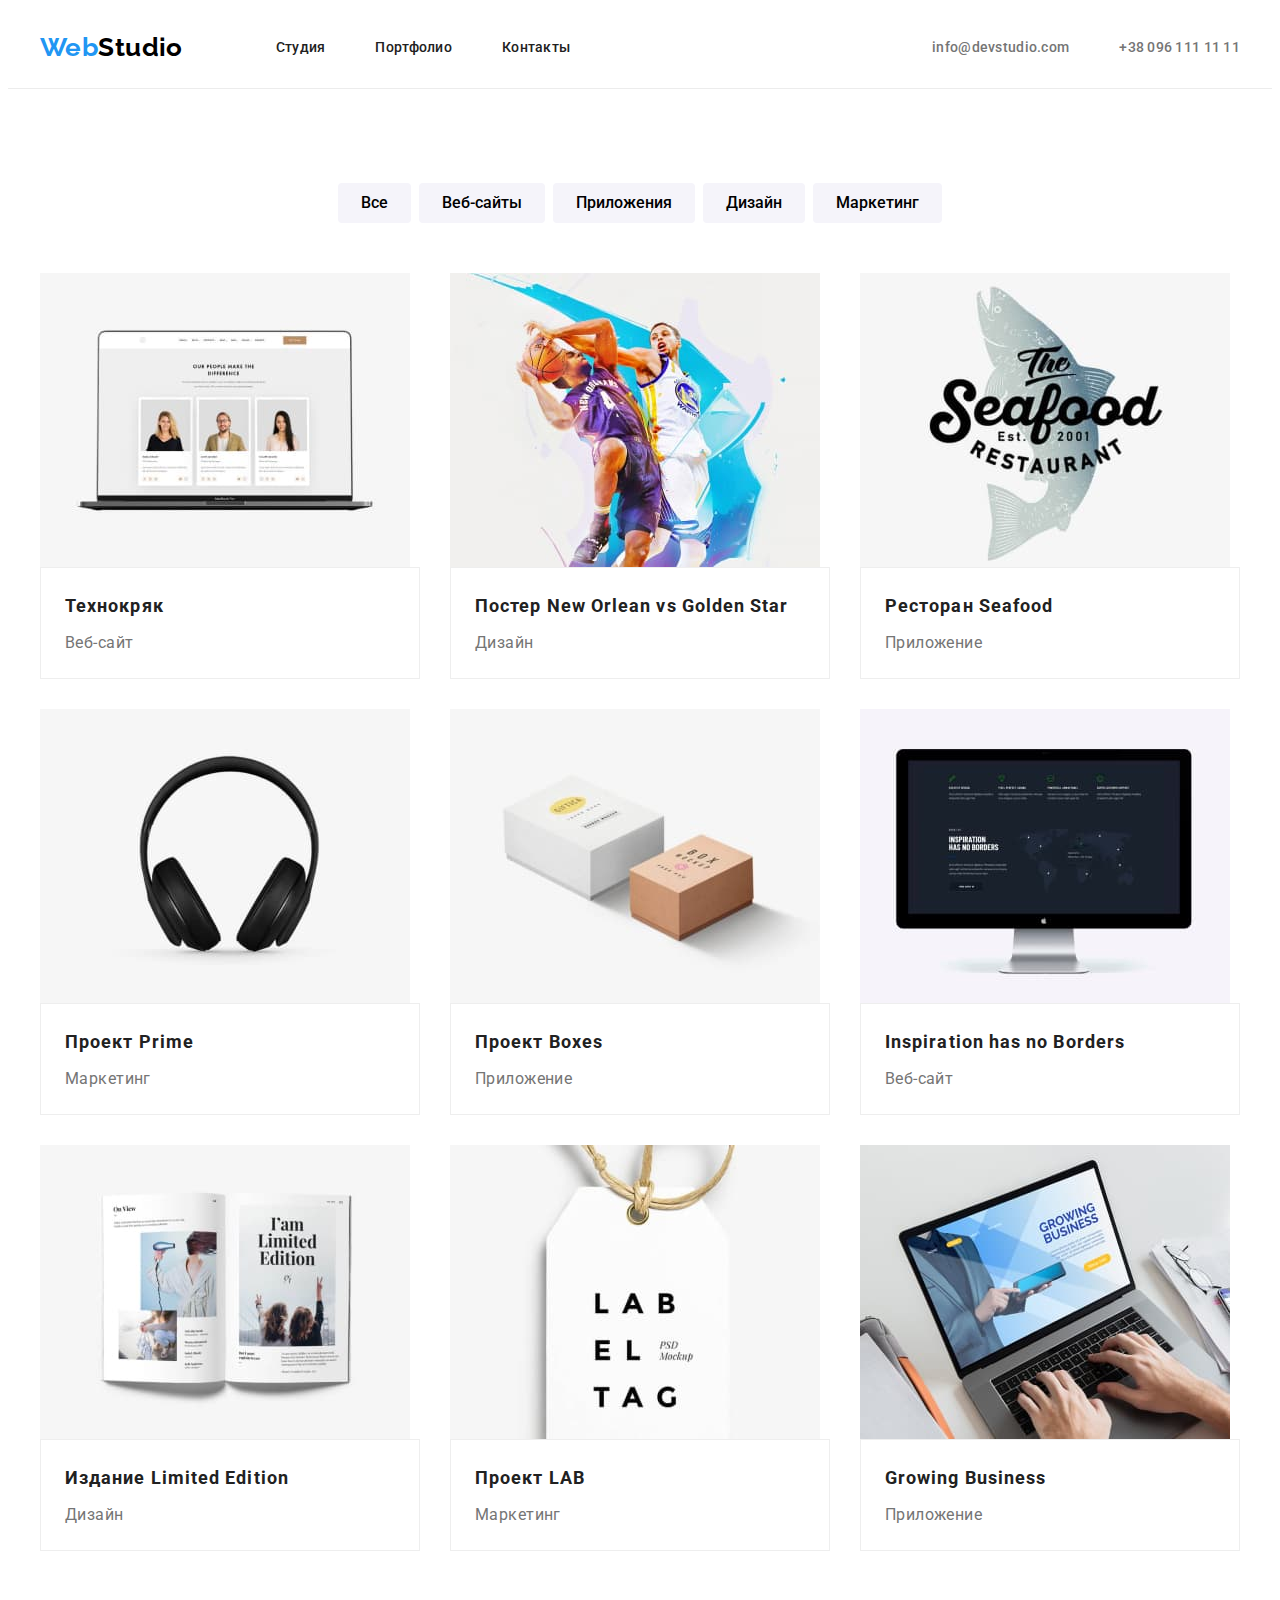
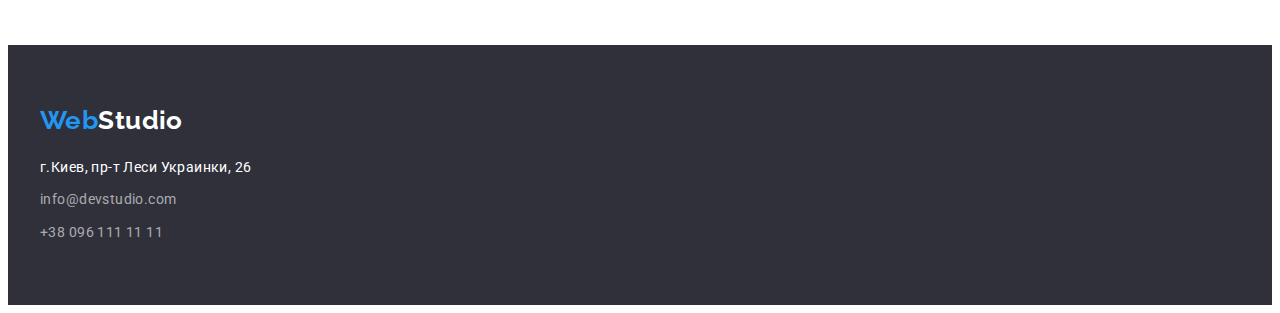
==== portfolio.html @ e22106f3 "копирует третье задание" ====
<!DOCTYPE html>
<html lang="ru">
  <head>
    <meta charset="UTF-8" />
    <meta http-equiv="X-UA-Compatible" content="IE=edge" />
    <meta name="viewport" content="width=device-width, initial-scale=1.0" />
    <title>Портфолио</title>
    <link
      rel="stylesheet"
      href="https://cdnjs.cloudflare.com/ajax/libs/modern-normalize/1.0.0/modern-normalize.min.css"
      integrity="sha512-ISS7cAi1PEhQ8jnbJpJZMd29NlhNj4AWYyLOSp2CE/CsHxTCu+r+t0D2yoJudVrd0/8fTVPUVDzY5Tvli75u/g=="
      crossorigin="anonymous"
    />
    <link rel="preconnect" href="https://fonts.gstatic.com" />
    <link
      href="https://fonts.googleapis.com/css2?family=Raleway:wght@700&family=Roboto:wght@400;500;700;900&display=swap"
      rel="stylesheet"
    />
    <link rel="stylesheet" href="./css/styles.css" />
  </head>
  <body>
    <!--Header page-->
    <header class="header">
      <div class="container header-container">
        <!--Navigation-->
        <nav class="header-nav">
          <!--Header logo-->
          <a class="header-logo-link common-links" href="./index.html" lang="en"
            ><span class="header-logo-web">Web</span>Studio</a
          >
          <!--Menu-->
          <ul class="menu common-lists">
            <li class="menu-item">
              <a class="menu-link common-links" href="./index.html">Студия</a>
            </li>
            <li class="menu-item">
              <a class="menu-link common-links" href="./portfolio.html">Портфолио</a>
            </li>
            <li class="menu-item"><a class="menu-link common-links" href="">Контакты</a></li>
          </ul>
        </nav>
        <!--Header contacts-->
        <ul class="header-contacts-list common-lists">
          <li class="header-mail-item">
            <a class="header-mail-link common-links" href="mailto:info@devstudio.com"
              >info@devstudio.com</a
            >
          </li>
          <li class="header-tel-item">
            <a class="header-tel-link common-links" href="tel:+380961111111">+38 096 111 11 11</a>
          </li>
        </ul>
      </div>
    </header>
    <!--Main portfolio content-->
    <main class="main-portfilio-content">
      <section class="portfolio-section section">
        <div class="container">
          <h1 hidden>Портфолио</h1>
          <!--Button list-->
          <ul class="button-list common-lists">
            <li class="button-item"><button type="button" class="button-porfolio">Все</button></li>
            <li class="button-item">
              <button type="button" class="button-porfolio">Веб-сайты</button>
            </li>
            <li class="button-item">
              <button type="button" class="button-porfolio">Приложения</button>
            </li>
            <li class="button-item">
              <button type="button" class="button-porfolio">Дизайн</button>
            </li>
            <li class="button-item">
              <button type="button" class="button-porfolio">Маркетинг</button>
            </li>
          </ul>
          <!--Projects list-->
          <ul class="projects-list common-lists">
            <li class="projects-item">
              <img
                src="./images/portfolio1.jpg"
                alt="фото наших сотрудников"
                width="370"
                height="294"
              />
              <div class="projects-item-content">
                <h2 class="projects-title">Технокряк</h2>
                <p class="projects-text">Веб-сайт</p>
              </div>
            </li>
            <li class="projects-item">
              <img
                src="./images/portfolio2.jpg"
                alt="играют в баскетбол"
                width="370"
                height="294"
              />
              <div class="projects-item-content">
                <h2 class="projects-title">
                  Постер <span lang="en">New Orlean vs Golden Star</span>
                </h2>
                <p class="projects-text">Дизайн</p>
              </div>
            </li>
            <li class="projects-item">
              <img src="./images/portfolio3.jpg" alt="логотип ресторана" width="370" height="294" />
              <div class="projects-item-content">
                <h2 class="projects-title">Ресторан <span lang="en">Seafood</span></h2>
                <p class="projects-text">Приложение</p>
              </div>
            </li>
            <li class="projects-item">
              <img src="./images/portfolio4.jpg" alt="наушники" width="370" height="294" />
              <div class="projects-item-content">
                <h2 class="projects-title">Проект <span lang="en">Prime</span></h2>
                <p class="projects-text">Маркетинг</p>
              </div>
            </li>
            <li class="projects-item">
              <img src="./images/portfolio5.jpg" alt="коробочки" width="370" height="294" />
              <div class="projects-item-content">
                <h2 class="projects-title">Проект <span lang="en">Boxes</span></h2>
                <p class="projects-text">Приложение</p>
              </div>
            </li>
            <li class="projects-item">
              <img src="./images/portfolio6.jpg" alt="монитор" width="370" height="294" />
              <div class="projects-item-content">
                <h2 class="projects-title" lang="en">Inspiration has no Borders</h2>
                <p class="projects-text">Веб-сайт</p>
              </div>
            </li>
            <li class="projects-item">
              <img src="./images/portfolio7.jpg" alt="журнал" width="370" height="294" />
              <div class="projects-item-content">
                <h2 class="projects-title">Издание <span lang="en">Limited Edition</span></h2>
                <p class="projects-text">Дизайн</p>
              </div>
            </li>
            <li class="projects-item">
              <img src="./images/portfolio8.jpg" alt="бирка проекта" width="370" height="294" />
              <div class="projects-item-content">
                <h2 class="projects-title">Проект <span lang="en">LAB</span></h2>
                <p class="projects-text">Маркетинг</p>
              </div>
            </li>
            <li class="projects-item">
              <img
                src="./images/portfolio9.jpg"
                alt="работа на ноутбуке"
                width="370"
                height="294"
              />
              <div class="projects-item-content">
                <h2 class="projects-title" lang="en">Growing Business</h2>
                <p class="projects-text">Приложение</p>
              </div>
            </li>
          </ul>
        </div>
      </section>
    </main>
    <!--Footer-->
    <footer class="footer">
      <div class="container">
        <!--Footer logo-->
        <a class="footer-logo-link common-links" href="./index.html" lang="en"
          ><span class="footer-logo-web">Web</span>Studio</a
        >
        <!--Address-->
        <address>
          <ul class="address-list common-lists">
            <li class="address-item">
              <a
                class="address-map-link common-links"
                href="https://www.google.com/maps/d/viewer?msa=0&mid=10uSM3H-mIU3GznYo2szRIEphczw&ll=50.42707410898921%2C30.53826807734482&z=17"
                target="_blank"
                rel="noopener noreferrer"
                >г.Киев, пр-т Леси Украинки, 26
              </a>
            </li>
            <li class="address-item">
              <a class="address-mail-link common-links" href="mailto:info@devstudio.com"
                >info@devstudio.com</a
              >
            </li>
            <li class="address-item">
              <a class="address-tel-link common-links" href="tel:+380961111111"
                >+38 096 111 11 11</a
              >
            </li>
          </ul>
        </address>
      </div>
    </footer>
  </body>
</html>
---- css/styles.css ----
:root {
  --accent-color: #2196f3;
  --main-font: Roboto, sans-serif;
  --secondary-font: Raleway, sans-serif;
  --main-color: #212121;
  --secondary-color: #757575;
  --title-text-color: #ffffff;
}
h1,
h2,
h3,
h4,
h5,
h6,
p {
  margin-top: 0;
  margin-bottom: 0;
}
ol,
ul {
  margin-top: 0;
  margin-bottom: 0;
  padding-left: 0;
}
img {
  display: block;
}

.common-lists {
  list-style: none;
}
.common-links {
  text-decoration: none;
}
.section {
  padding-top: 94px;
  padding-bottom: 94px;
}

.container {
  width: 1200px;
  padding-left: 15px;
  padding-right: 15px;
  margin: 0 auto;
}
body {
  font-family: var(--main-font);
  color: var(--main-color);
  letter-spacing: 0.03em;
  font-size: 14px;
}
/* === Header page === */
.header {
  padding-top: 24px;
  padding-bottom: 25px;
  border-bottom: 1px solid #ececec;
}
.header-container {
  display: flex;
  align-items: center;
}
/* === Navigation === */
.header-nav {
  display: flex;
  align-items: center;
}
/* === Header logo === */

.header-logo-link {
  font-family: var(--secondary-font);
  font-style: normal;
  font-weight: 700;
  font-size: 26px;
  line-height: 1.19;
  color: #000000;
  margin-right: 93px;
}
.header-logo-web {
  color: var(--accent-color);
}
/* === End header logo === */

/* === Menu === */
.menu {
  display: flex;
  align-items: center;
}
.menu-item:not(:last-child) {
  margin-right: 50px;
}
.menu-link {
  font-style: normal;
  font-weight: 500;
  line-height: 1.14;
  letter-spacing: 0.02em;
  color: var(--main-color);
}
.menu-link:hover {
  color: var(--accent-color);
}
.menu-link:focus {
  color: var(--accent-color);
}
/* === End menu === */
/* === End Navigation === */

/* === Header contacts === */
.header-contacts-list {
  display: flex;
  align-items: center;
  margin-left: auto;
}
.header-mail-item {
  margin-right: 50px;
}
.header-mail-link,
.header-tel-link {
  font-style: normal;
  font-weight: 500;
  line-height: 1.14;
  letter-spacing: 0.02em;
  color: var(--secondary-color);
}
.header-mail-link:hover,
.header-mail-link:focus,
.header-tel-link:hover,
.header-tel-link:focus {
  color: var(--accent-color);
}

/* === End header contacts === */
/* === End header page === */

/*=== Main content === */
/* === Hero === */
.hero {
  background-color: #2f303a;
  padding-top: 200px;
  padding-bottom: 200px;
}

.main-title {
  font-style: normal;
  font-weight: 900;
  font-size: 44px;
  line-height: 1.36;
  text-align: center;
  letter-spacing: 0.06em;
  text-transform: uppercase;
  color: var(--title-text-color);
  margin-bottom: 30px;
}

.order-button {
  font-style: normal;
  font-weight: 700;
  font-size: 16px;
  line-height: 1.87;
  display: flex;
  align-items: center;
  text-align: center;
  letter-spacing: 0.06em;
  color: var(--title-text-color);
  background-color: var(--accent-color);
  box-shadow: 0px 4px 4px rgba(0, 0, 0, 0.15);
  border-radius: 4px;
  cursor: pointer;
  padding: 10px 32px;
  margin-left: auto;
  margin-right: auto;
  border: 1px solid transparent;
}
/*=== End hero === */

/*=== Benefits company === */
.benefits-section {
  padding-bottom: 0px;
}

.benefits-list {
  display: flex;
  flex-wrap: wrap;
  margin-top: -30px;
  margin-left: -30px;
}
.benefits-item {
  flex-basis: calc((100% - 120px) / 4);
  margin-top: 30px;
  margin-left: 30px;
}

.benefits-title {
  font-style: normal;
  font-weight: 700;
  font-size: 14px;
  line-height: 16px;
  letter-spacing: 0.03em;
  text-transform: uppercase;
  margin-bottom: 10px;
}
.benefits-text {
  font-style: normal;
  line-height: 1.71;
  color: var(--secondary-color);
}
/*=== End benefits company === */

/* === Activities company === */

.activities-title {
  font-style: normal;
  font-weight: 700;
  font-size: 36px;
  line-height: 1.17;
  text-align: center;
  margin-bottom: 50px;
}
.activities-list {
  display: flex;
  flex-wrap: wrap;
  margin-top: -30px;
  margin-left: -30px;
}
.activities-item {
  flex-basis: calc((100% - 90px) / 3);
  margin-top: 30px;
  margin-left: 30px;
}
/* === End activities company === */

/* === Team === */
.team {
  background-color: #f5f4fa;
}
.team-title {
  font-style: normal;
  font-weight: 700;
  font-size: 36px;
  line-height: 1.17;
  text-align: center;
  margin-bottom: 50px;
}
.team-list {
  display: flex;
  flex-wrap: wrap;
  margin-top: -30px;
  margin-left: -30px;
}
.team-item {
  flex-basis: calc((100% - 120px) / 4);
  margin-top: 30px;
  margin-left: 30px;
}
.team-item-content {
  padding-top: 30px;
  padding-bottom: 30px;
}
.name-title {
  font-style: normal;
  font-weight: 500;
  font-size: 16px;
  line-height: 1.19;
  margin-bottom: 10px;
  text-align: center;
}
.position {
  font-style: normal;
  font-size: 16px;
  line-height: 19px;
  color: var(--secondary-color);
  text-align: center;
}
/* === End team === */

/* === Footer === */
.footer {
  background-color: #2f303a;
  padding-top: 60px;
  padding-bottom: 60px;
}
/* === Footer logo === */
.footer-logo-link {
  font-family: var(--secondary-font);
  font-style: normal;
  font-weight: 700;
  font-size: 26px;
  line-height: 1.19;
  color: #ffffff;
  display: inline-block;
  margin-bottom: 20px;
}
.footer-logo-web {
  color: var(--accent-color);
}
/* === End footer logo === */

/* === Address === */
.address-item:not(:last-child) {
  margin-bottom: 9px;
}
.address-map-link {
  font-style: normal;
  line-height: 1.71;
  color: var(--title-text-color);
}
.address-mail-link,
.address-tel-link {
  font-style: normal;
  line-height: 1.71;
  color: rgba(255, 255, 255, 0.6);
}
/* === End address === */
/* === End footer === */

/* === Portfolio page === */
/*=== Button-list ===  */

.button-list {
  display: flex;
  justify-content: center;
  margin-bottom: 50px;
}
.button-item:not(:last-child) {
  margin-right: 8px;
}
.button-porfolio {
  font-family: var(--main-font);
  font-style: normal;
  font-weight: 500;
  font-size: 16px;
  line-height: 1.62;
  cursor: pointer;
  border-radius: 4px;
  align-items: flex-start;
  padding: 6px 22px;
  border: 1px solid transparent;
  background-color: #f5f4fa;
  text-align: center;
}
.button-porfolio:hover,
.button-porfolio:focus {
  color: var(--title-text-color);
  background-color: var(--accent-color);
}
/*=== End button list ===  */

/* === Projects list === */
.projects-list {
  display: flex;
  flex-wrap: wrap;
  margin-top: -30px;
  margin-left: -30px;
}
.projects-item {
  flex-basis: calc((100% - 90px) / 3);
  margin-top: 30px;
  margin-left: 30px;
}
.projects-item-content {
  background: #ffffff;
  border: 1px solid #eeeeee;
  box-sizing: border-box;
  padding: 20px 24px;
}

.projects-title {
  font-style: normal;
  font-weight: 700;
  font-size: 18px;
  line-height: 2;
  letter-spacing: 0.06em;
  margin-bottom: 4px;
}
.projects-text {
  font-style: normal;
  font-size: 16px;
  line-height: 1.87;
  color: var(--secondary-color);
}
/* === End projects === */
/* === End portfolio page === */
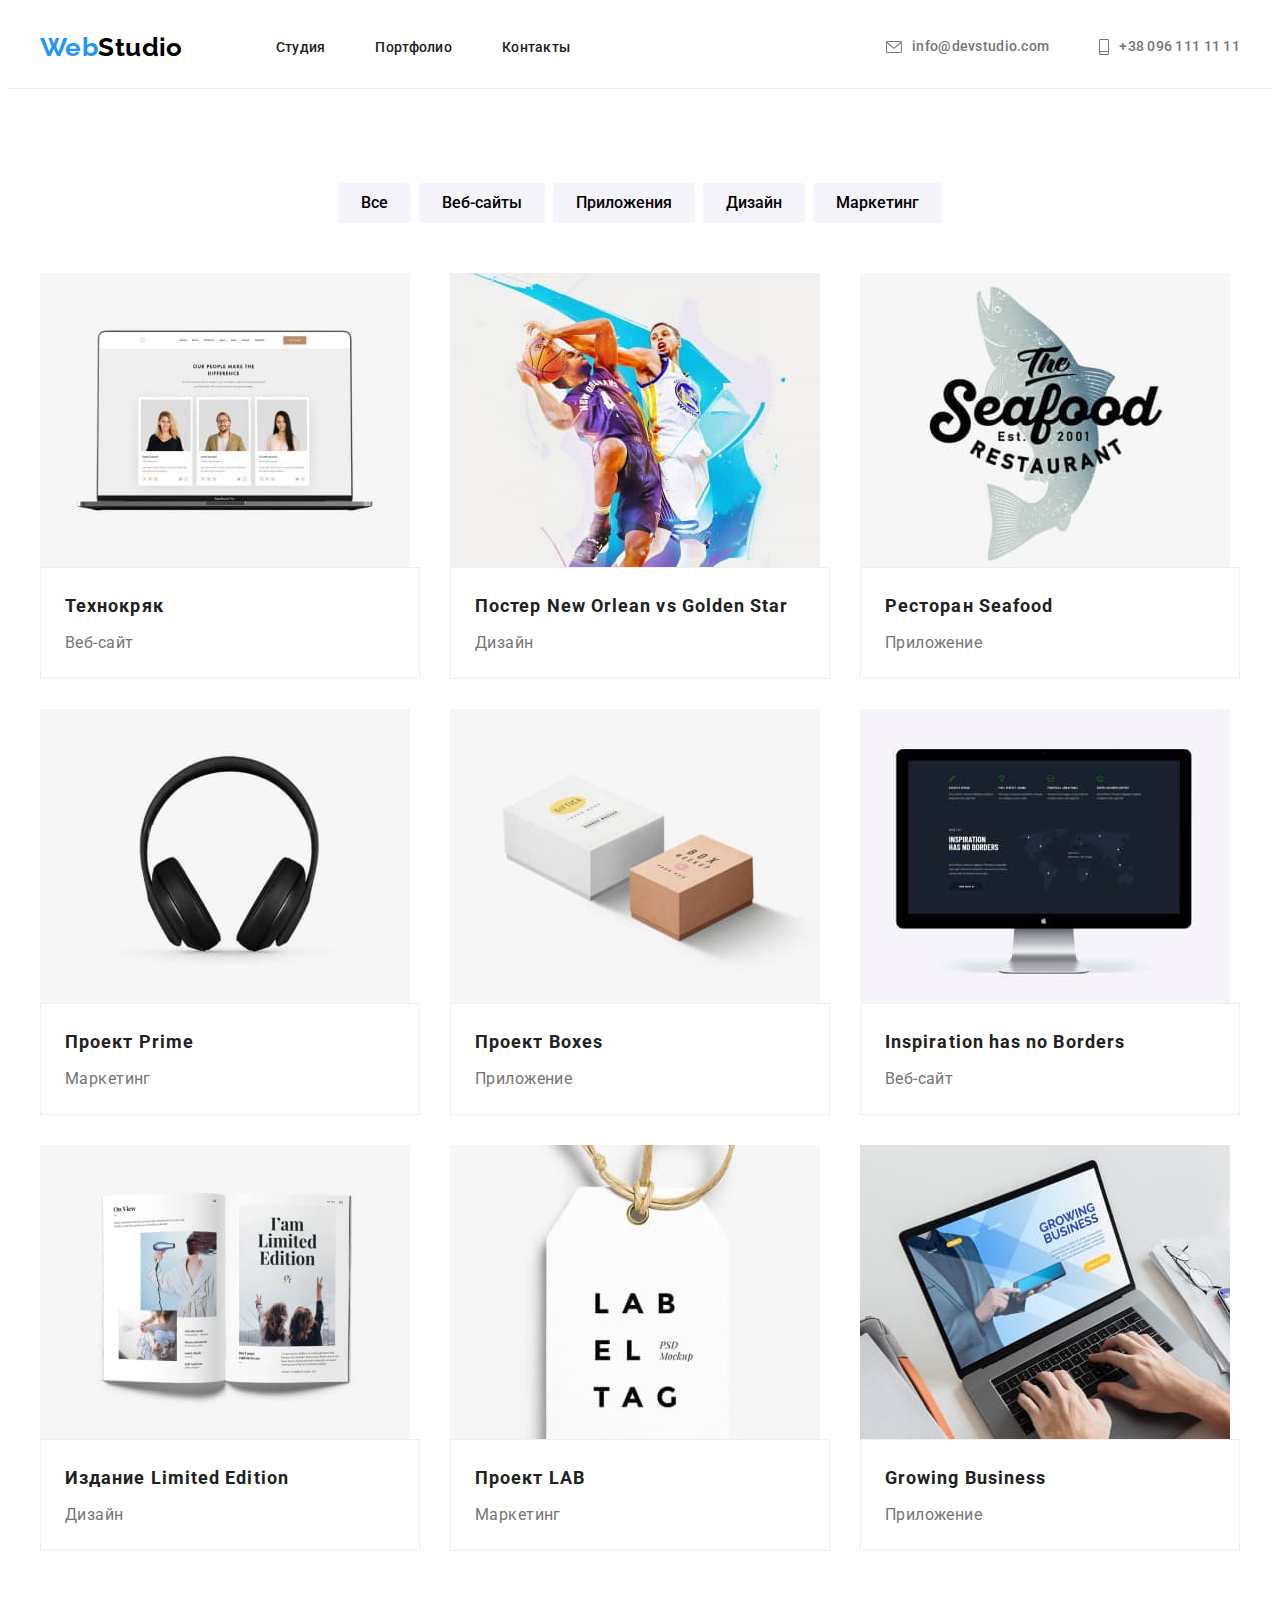
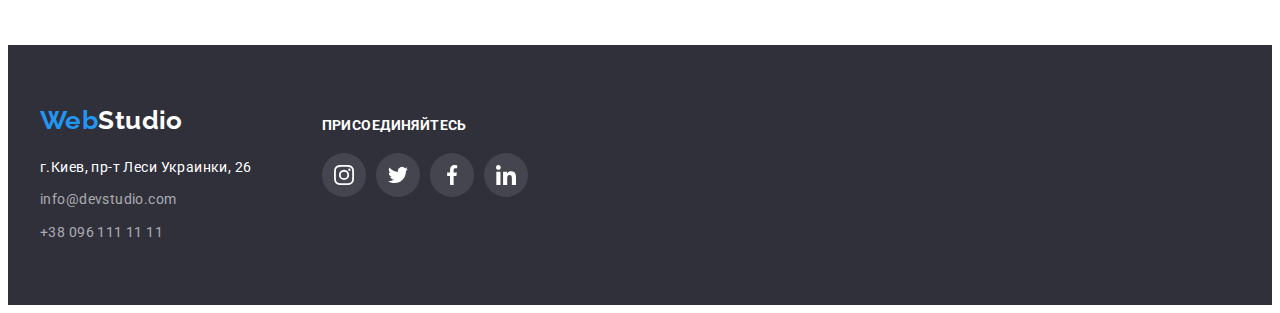
==== commit 0d0d0c35: "добавляет дз 4" ====
--- a/portfolio.html
+++ b/portfolio.html
@@ -43,11 +43,17 @@
         <ul class="header-contacts-list common-lists">
           <li class="header-mail-item">
             <a class="header-mail-link common-links" href="mailto:info@devstudio.com"
+              ><svg class="mail-link-icon">
+                <use href="./images/icons.svg#icon-envelope"></use></svg
               >info@devstudio.com</a
             >
           </li>
           <li class="header-tel-item">
-            <a class="header-tel-link common-links" href="tel:+380961111111">+38 096 111 11 11</a>
+            <a class="header-tel-link common-links" href="tel:+380961111111"
+              ><svg class="tel-link-icon">
+                <use href="./images/icons.svg#icon-smartphone"></use></svg
+              >+38 096 111 11 11</a
+            >
           </li>
         </ul>
       </div>
@@ -161,35 +167,72 @@
     </main>
     <!--Footer-->
     <footer class="footer">
-      <div class="container">
+      <div class="container flex-footer">
         <!--Footer logo-->
-        <a class="footer-logo-link common-links" href="./index.html" lang="en"
-          ><span class="footer-logo-web">Web</span>Studio</a
-        >
-        <!--Address-->
-        <address>
-          <ul class="address-list common-lists">
-            <li class="address-item">
-              <a
-                class="address-map-link common-links"
-                href="https://www.google.com/maps/d/viewer?msa=0&mid=10uSM3H-mIU3GznYo2szRIEphczw&ll=50.42707410898921%2C30.53826807734482&z=17"
-                target="_blank"
-                rel="noopener noreferrer"
-                >г.Киев, пр-т Леси Украинки, 26
-              </a>
-            </li>
-            <li class="address-item">
-              <a class="address-mail-link common-links" href="mailto:info@devstudio.com"
-                >info@devstudio.com</a
-              >
-            </li>
-            <li class="address-item">
-              <a class="address-tel-link common-links" href="tel:+380961111111"
-                >+38 096 111 11 11</a
-              >
-            </li>
-          </ul>
-        </address>
+        <div class="footer-list">
+          <a class="footer-logo-link common-links" href="./index.html" lang="en"
+            ><span class="footer-logo-web">Web</span>Studio</a
+          >
+          <!--Address-->
+
+          <address class="address">
+            <ul class="address-list common-lists">
+              <li class="address-item">
+                <a
+                  class="address-map-link common-links"
+                  href="https://www.google.com/maps/d/viewer?msa=0&mid=10uSM3H-mIU3GznYo2szRIEphczw&ll=50.42707410898921%2C30.53826807734482&z=17"
+                  target="_blank"
+                  rel="noopener noreferrer"
+                  >г.Киев, пр-т Леси Украинки, 26
+                </a>
+              </li>
+              <li class="address-item">
+                <a class="address-mail-link common-links" href="mailto:info@devstudio.com"
+                  >info@devstudio.com</a
+                >
+              </li>
+              <li class="address-item">
+                <a class="address-tel-link common-links" href="tel:+380961111111"
+                  >+38 096 111 11 11</a
+                >
+              </li>
+            </ul>
+          </address>
+        </div>
+        <div class="invitation-social">
+          <h5 class="invitation-title">Присоединяйтесь</h5>
+          <ul class="invitation-social-list common-lists">
+            <li class="invitation-social-item">
+              <a class="invitation-social-link common-links" href="">
+                <svg class="invitation-social-icon">
+                  <use href="./images/icons.svg#icon-instagram"></use>
+                </svg>
+              </a>
+            </li>
+            <li class="invitation-social-item">
+              <a class="invitation-social-link common-links" href="">
+                <svg class="invitation-social-icon">
+                  <use href="./images/icons.svg#icon-twitter"></use>
+                </svg>
+              </a>
+            </li>
+            <li class="invitation-social-item">
+              <a class="invitation-social-link common-links" href="">
+                <svg class="invitation-social-icon">
+                  <use href="./images/icons.svg#icon-facebook"></use>
+                </svg>
+              </a>
+            </li>
+
+            <li class="invitation-social-item">
+              <a class="invitation-social-link common-links" href="">
+                <svg class="invitation-social-icon">
+                  <use href="./images/icons.svg#icon-linkedin"></use>
+                </svg>
+              </a>
+            </li>
+          </ul>
+        </div>
       </div>
     </footer>
   </body>
--- a/css/styles.css
+++ b/css/styles.css
@@ -49,6 +49,7 @@
   letter-spacing: 0.03em;
   font-size: 14px;
 }
+
 /* === Header page === */
 .header {
   padding-top: 24px;
@@ -115,6 +116,8 @@
 }
 .header-mail-link,
 .header-tel-link {
+  display: flex;
+  align-items: center;
   font-style: normal;
   font-weight: 500;
   line-height: 1.14;
@@ -126,6 +129,19 @@
 .header-tel-link:hover,
 .header-tel-link:focus {
   color: var(--accent-color);
+}
+.mail-link-icon {
+  width: 16px;
+  height: 12px;
+  margin-right: 10px;
+  fill: currentColor;
+}
+.tel-link-icon {
+  width: 10px;
+  height: 16px;
+  margin-right: 10px;
+  fill: currentColor;
+  background-size: contain;
 }
 
 /* === End header contacts === */
@@ -137,6 +153,13 @@
   background-color: #2f303a;
   padding-top: 200px;
   padding-bottom: 200px;
+  max-height: 600px;
+  max-width: 1600px;
+  background-image: linear-gradient(rgba(47, 48, 58, 0.4), rgba(47, 48, 58, 0.4)),
+    url(../images/Img-hero.jpg);
+  background-repeat: no-repeat;
+  background-position: center;
+  background-size: cover;
 }
 
 .main-title {
@@ -183,10 +206,41 @@
   margin-top: -30px;
   margin-left: -30px;
 }
+
 .benefits-item {
   flex-basis: calc((100% - 120px) / 4);
   margin-top: 30px;
   margin-left: 30px;
+}
+.benefits-item::before {
+  display: block;
+  content: '';
+  height: 120px;
+  background-color: #f5f4fa;
+  border-radius: 4px;
+  background-size: contain;
+  background-repeat: no-repeat;
+  background-position: center;
+}
+.benefits-item.icon-attention::before {
+  background-image: url(../images/antenna.svg);
+  background-size: 65px 70px;
+  margin-bottom: 30px;
+}
+.benefits-item.icon-punctuality::before {
+  background-image: url(../images/clock.svg);
+  background-size: 70px 70px;
+  margin-bottom: 30px;
+}
+.benefits-item.icon-planning::before {
+  background-image: url(../images/diagram.svg);
+  background-size: 70px 54px;
+  margin-bottom: 30px;
+}
+.benefits-item.icon-technologies::before {
+  background-image: url(../images/astronaut.svg);
+  background-size: 70px 70px;
+  margin-bottom: 30px;
 }
 
 .benefits-title {
@@ -250,10 +304,16 @@
   flex-basis: calc((100% - 120px) / 4);
   margin-top: 30px;
   margin-left: 30px;
+  background: #ffffff;
+  box-shadow: 0px 1px 3px rgba(0, 0, 0, 0.12), 0px 1px 1px rgba(0, 0, 0, 0.14),
+    0px 2px 1px rgba(0, 0, 0, 0.2);
+  border-radius: 0px 0px 4px 4px;
 }
 .team-item-content {
   padding-top: 30px;
   padding-bottom: 30px;
+  padding-right: 32px;
+  padding-left: 32px;
 }
 .name-title {
   font-style: normal;
@@ -269,14 +329,94 @@
   line-height: 19px;
   color: var(--secondary-color);
   text-align: center;
+  margin-bottom: 16px;
+}
+.social-list {
+  display: flex;
+  justify-content: space-between;
+}
+.social-list-link {
+  display: flex;
+  align-items: center;
+  justify-content: center;
+  width: 44px;
+  height: 44px;
+  background-color: #ffffff;
+  border-radius: 50%;
+}
+.social-list-link:hover,
+.social-list-link:focus {
+  background-color: var(--accent-color);
+}
+.social-list-link:hover .social-list-icon,
+.social-list-link:focus .social-list-icon {
+  fill: #ffffff;
+}
+.social-list-icon {
+  width: 20px;
+  height: 20px;
+  fill: #afb1b8;
 }
 /* === End team === */
+
+/* === Client === */
+.client-title {
+  font-style: normal;
+  font-weight: 700;
+  font-size: 36px;
+  line-height: 1.17;
+  text-align: center;
+  margin-bottom: 50px;
+}
+.client-list {
+  display: flex;
+  flex-wrap: wrap;
+  margin-top: -30px;
+  margin-left: -30px;
+}
+.client-item {
+  flex-basis: calc((100% - 180px) / 6);
+  margin-top: 30px;
+  margin-left: 30px;
+  background-position: center;
+}
+.client-list-link {
+  display: flex;
+  align-items: center;
+  justify-content: center;
+  width: 170px;
+  height: 92px;
+  border: 1px solid #afb1b8;
+  border-radius: 4px;
+}
+.client-list-link:hover,
+.client-list-link:focus {
+  border: 1px solid var(--accent-color);
+}
+.client-list-link:hover .client-list-icon,
+.client-list-link:focus .client-list-icon {
+  fill: var(--accent-color);
+}
+
+.client-list-icon {
+  width: 106px;
+  height: 60px;
+  fill: #afb1b8;
+}
+/* === End Client === */
 
 /* === Footer === */
 .footer {
+  display: flex;
   background-color: #2f303a;
-  padding-top: 60px;
-  padding-bottom: 60px;
+}
+.flex-footer {
+  display: flex;
+}
+.footer-list {
+  margin-right: 70px;
+  margin-top: 60px;
+  margin-bottom: 60px;
 }
 /* === Footer logo === */
 .footer-logo-link {
@@ -295,6 +435,9 @@
 /* === End footer logo === */
 
 /* === Address === */
+.address {
+  display: flex;
+}
 .address-item:not(:last-child) {
   margin-bottom: 9px;
 }
@@ -310,6 +453,53 @@
   color: rgba(255, 255, 255, 0.6);
 }
 /* === End address === */
+
+/* === Invitation === */
+.invitation-social {
+  display: inline-block;
+  margin-top: 72px;
+  margin-bottom: 100px;
+}
+.invitation-title {
+  display: inline-block;
+  font-family: Roboto;
+  font-style: normal;
+  font-weight: bold;
+  font-size: 14px;
+  line-height: 16px;
+  letter-spacing: 0.03em;
+  text-transform: uppercase;
+  color: #ffffff;
+  margin-bottom: 20px;
+}
+
+.invitation-social-list {
+  display: flex;
+}
+
+.invitation-social-link {
+  display: flex;
+  align-items: center;
+  justify-content: center;
+  width: 44px;
+  height: 44px;
+  background-color: rgba(255, 255, 255, 0.1);
+  border-radius: 50%;
+}
+.invitation-social-item:not(:last-child) {
+  margin-right: 10px;
+}
+.invitation-social-link:hover,
+.invitation-social-link:focus {
+  background-color: var(--accent-color);
+}
+.invitation-social-icon {
+  width: 20px;
+  height: 20px;
+  fill: #ffffff;
+}
+
+/* === End Invitation === */
 /* === End footer === */
 
 /* === Portfolio page === */
@@ -341,6 +531,9 @@
 .button-porfolio:focus {
   color: var(--title-text-color);
   background-color: var(--accent-color);
+  box-shadow: 0px 3px 1px rgba(0, 0, 0, 0.1), 0px 1px 2px rgba(0, 0, 0, 0.08),
+    0px 2px 2px rgba(0, 0, 0, 0.12);
+  border-radius: 4px;
 }
 /*=== End button list ===  */
 
@@ -355,6 +548,11 @@
   flex-basis: calc((100% - 90px) / 3);
   margin-top: 30px;
   margin-left: 30px;
+}
+.projects-item:hover,
+.projects-item:focus {
+  box-shadow: 0px 1px 1px rgba(0, 0, 0, 0.12), 0px 4px 4px rgba(0, 0, 0, 0.06),
+    1px 4px 6px rgba(131, 84, 84, 0.16);
 }
 .projects-item-content {
   background: #ffffff;
@@ -377,5 +575,6 @@
   line-height: 1.87;
   color: var(--secondary-color);
 }
+
 /* === End projects === */
 /* === End portfolio page === */
